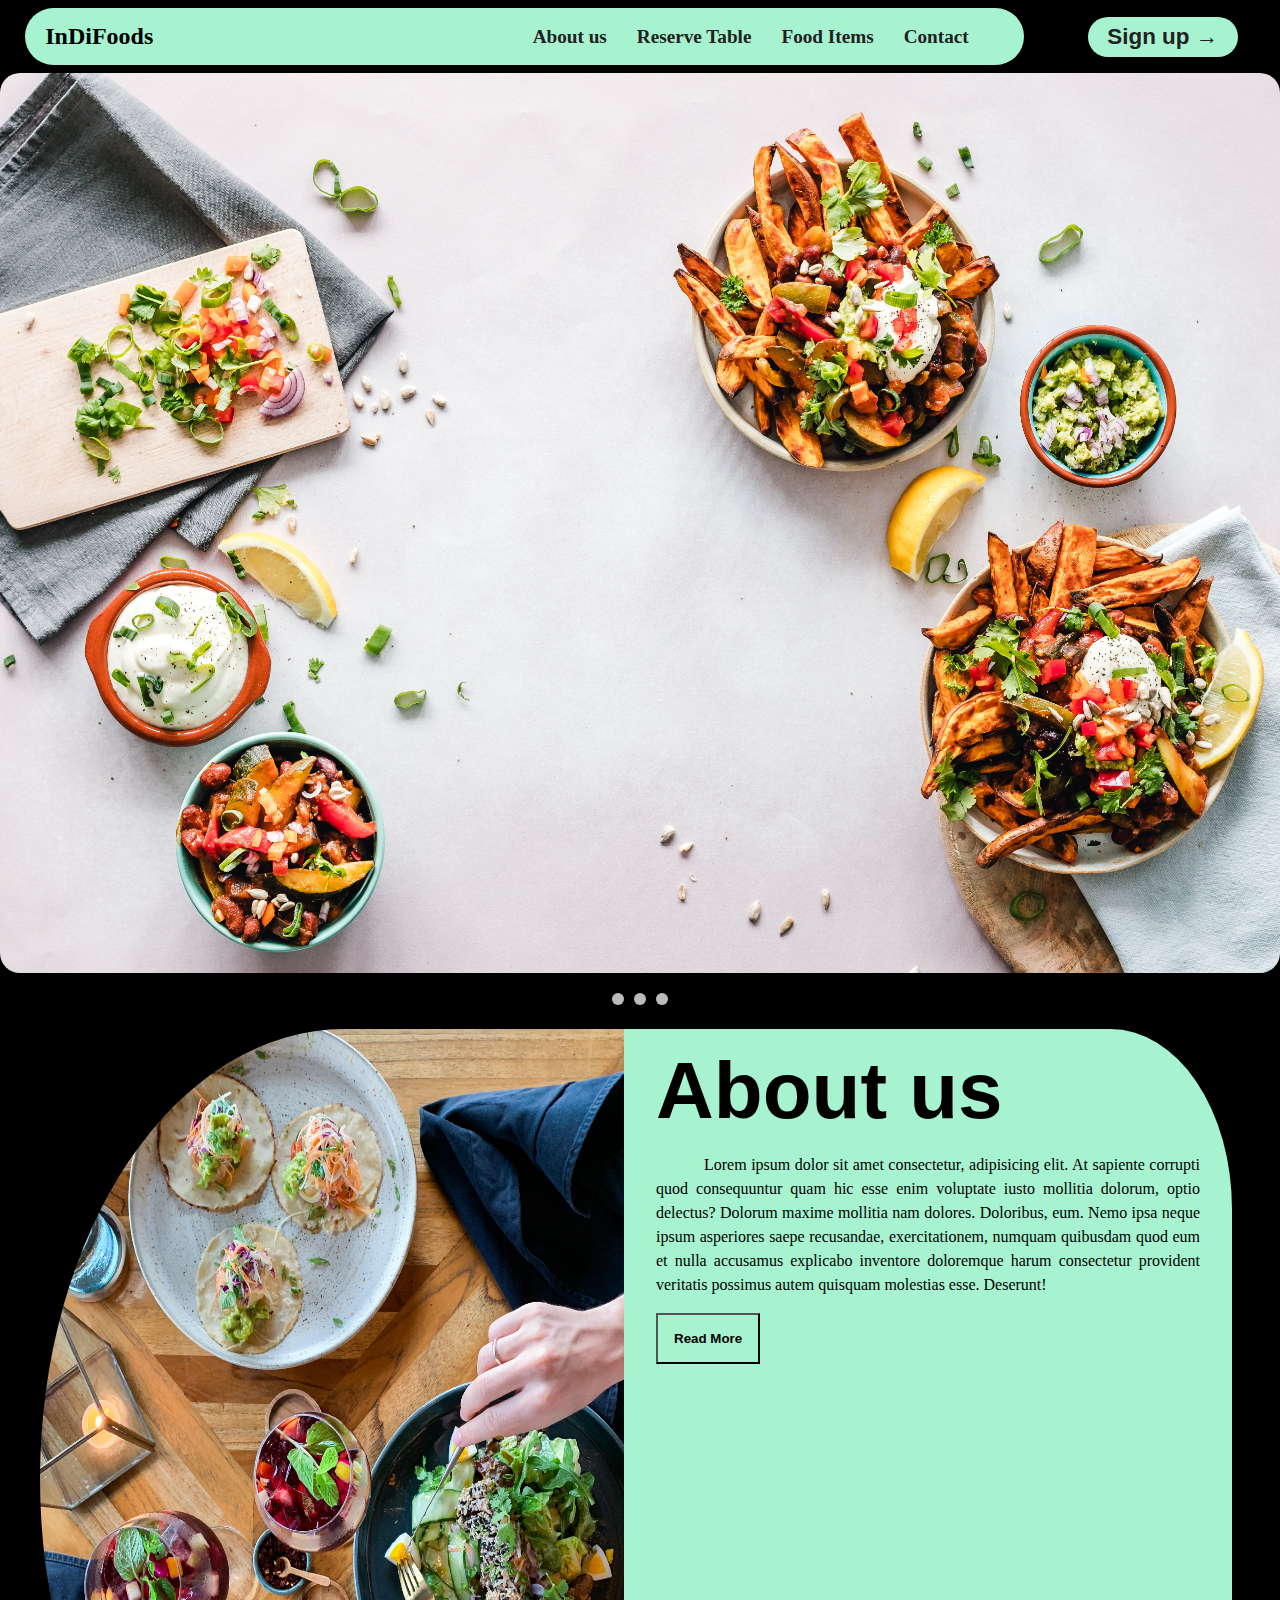
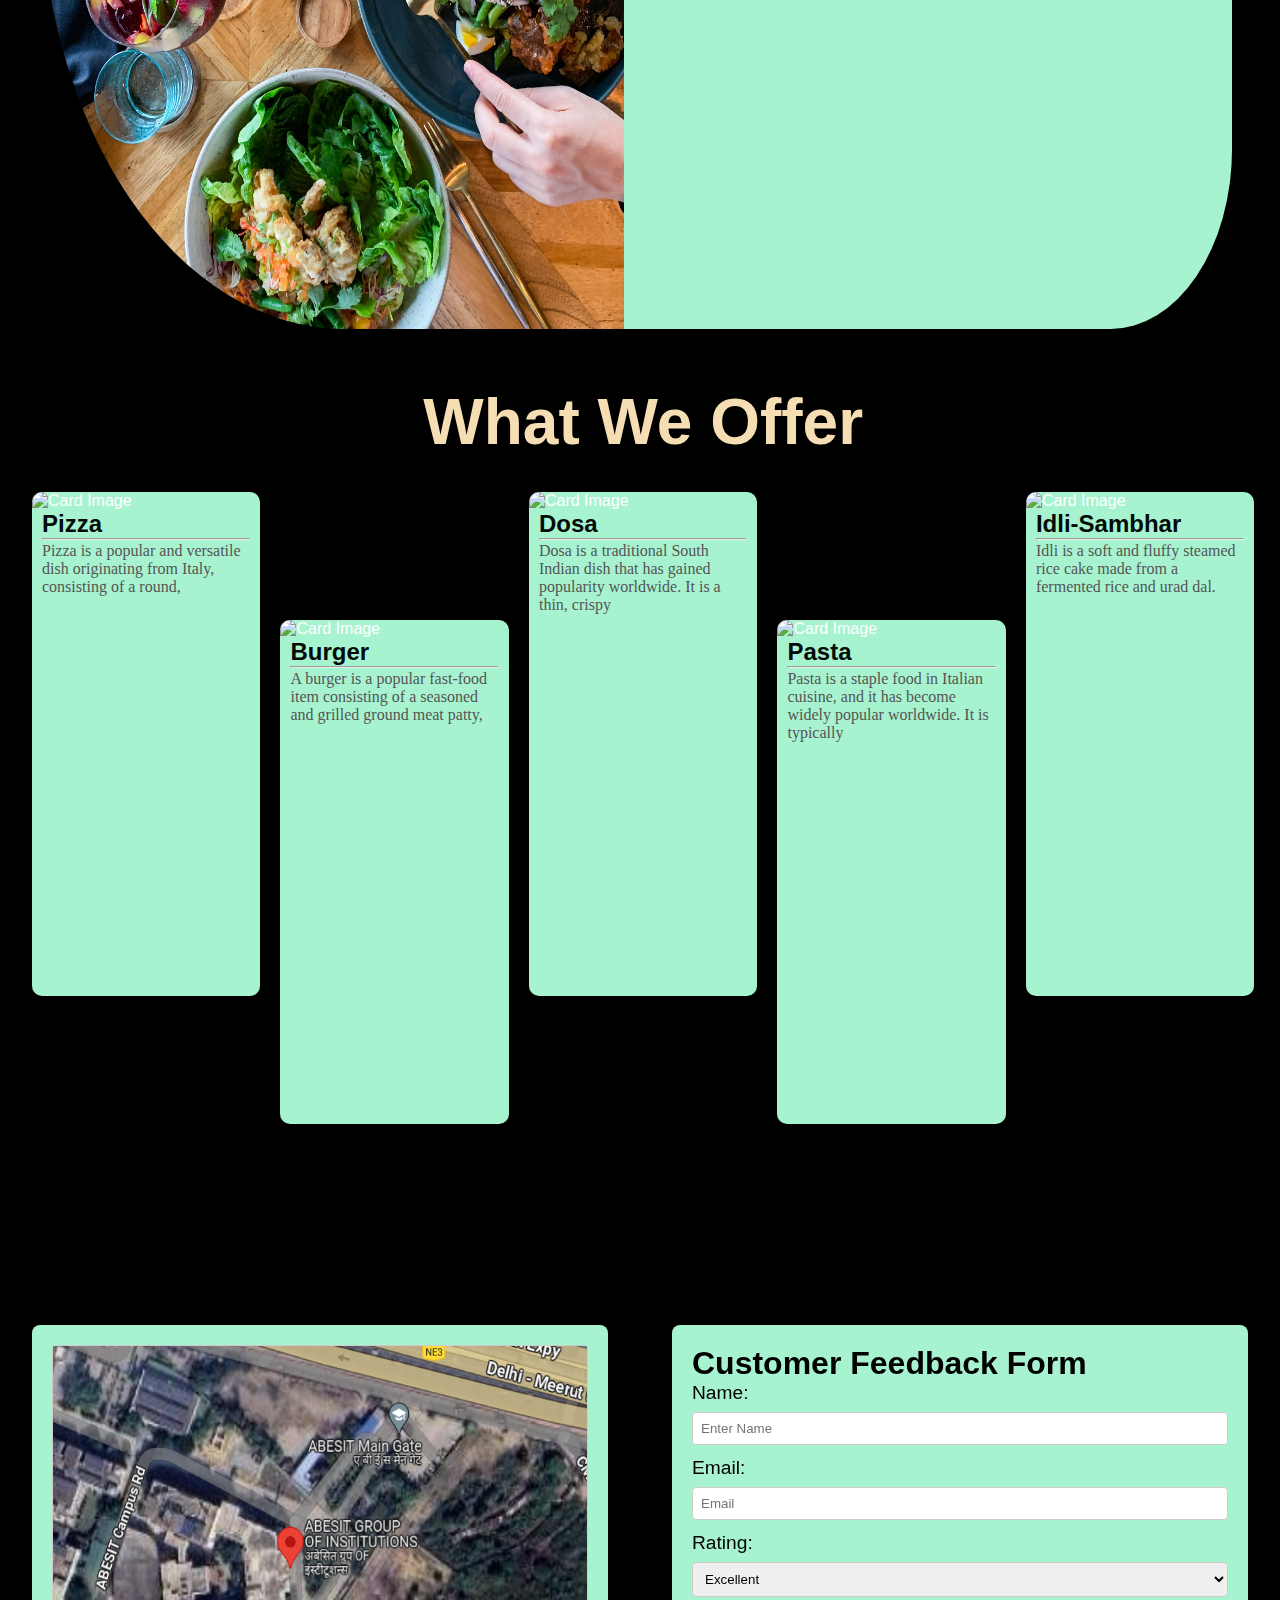
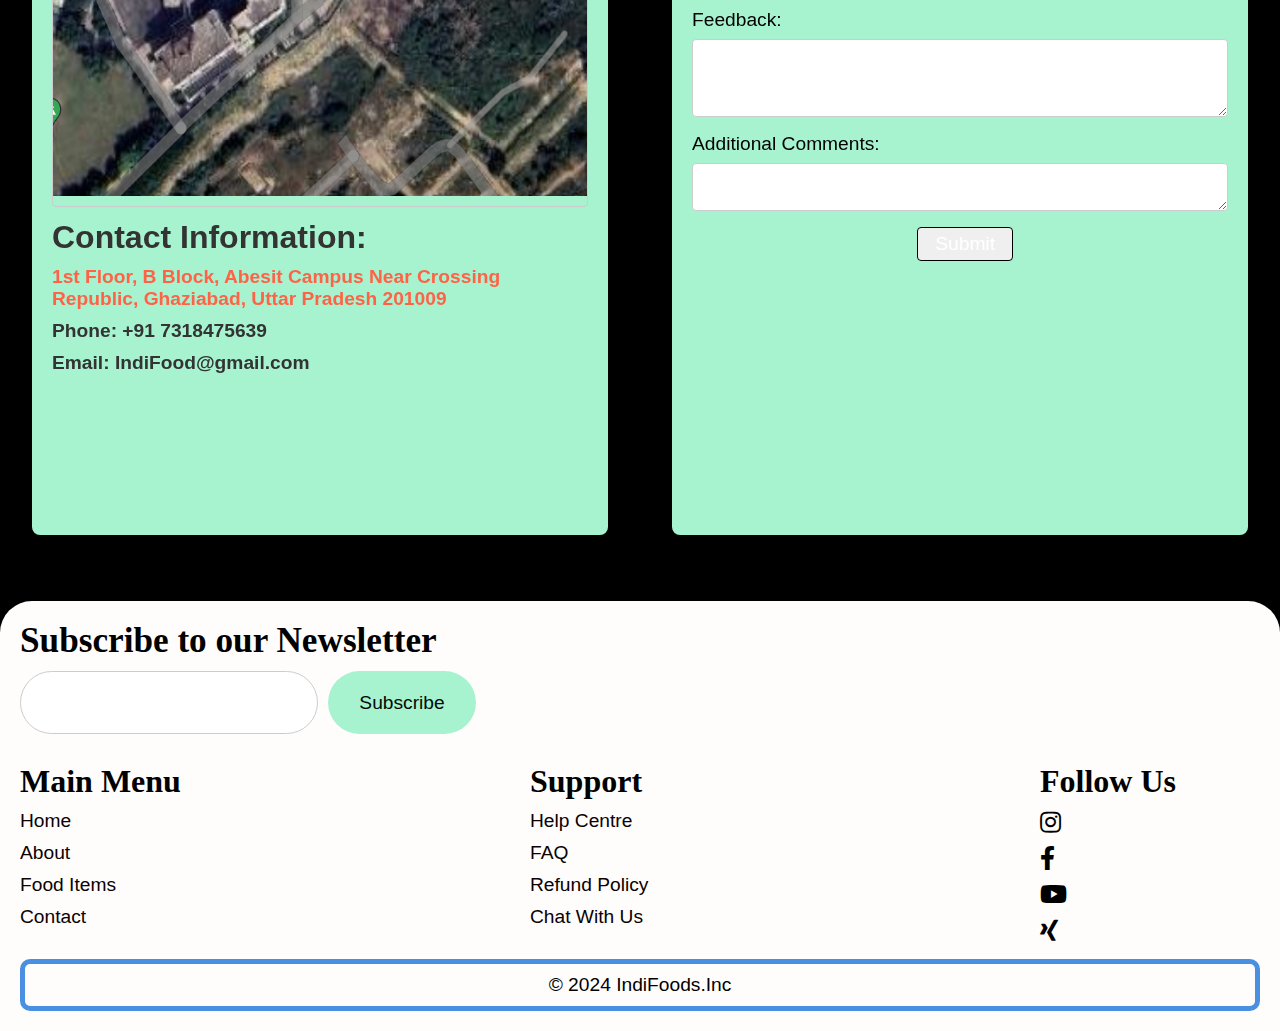
==== IndiFood/index.html @ e544527c "Added Everything Till Now" ====
<!DOCTYPE html>
<html lang="en">
<head>
    <meta charset="UTF-8">
    <meta name="viewport" content="width=device-width, initial-scale=1.0">
    <title>InDiFood</title>
    <link rel="stylesheet" href="https://cdnjs.cloudflare.com/ajax/libs/font-awesome/5.15.4/css/all.min.css"> 
    <link rel="stylesheet" href="style2.css" class="href">
</head>
<body>

    <div class="nab">
        <div class="navbar">
            <a href="index.html" class="navbar-brand">InDiFoods</a>
            <ul class="navbar-menu">
                <li><a href="aboutus.html">About us</a></li>
                <li><a href="reservation.html">Reserve Table</a></li>
                <li><a href="">Food Items</a></li>
                <!-- <div class="dropdown">
                    <a class="dropbtn" href="">Food Items</a>
                    <div class="dropdown-content">
                        <a href="#service1">Takeaway</a>
                        <a href="#service2">Dining</a>
                        <a href="#service3">Home Delivery</a>
                    </div>
                </div> -->
                <li><a href="contact.html">Contact</a></li>
                <!-- <li><a href="#">Account</a></li>                 -->
            </ul>
        </div>
        <div class="NavBtn">
            <a href="signpage.html"><button class="SignBtn">Sign up &#8594;</button></a>
        </div>
    </div>
    

    <div class="caro">
        <div class="carousel-container">
            <div class="carousel-wrapper">
                <div class="carousel-item">
                    <img src="img/pexels-ella-olsson-1640773.jpg" alt="Image 1">
                    <!-- <div class="text-overlay t1">Welcome To<br> IndiFood</div> -->
                </div>
                <div class="carousel-item">
                    <img src="img/pexels-eneida-nieves-905847.jpg" alt="Image 2">
                    <!-- <div class="t2">Happiness is to have good food!</div> -->
                </div>
                <div class="carousel-item">
                    <img src="img/pexels-ella-olsson-1640774.jpg" alt="Image 3">
                    <!-- <div class="text-overlay">Text for Image 3</div> -->
                </div>
            </div>
        </div>
        
        <div class="carousel-nav">
            <div class="carousel-dot"></div>
            <div class="carousel-dot"></div>
            <div class="carousel-dot"></div>
        </div>
    </div>


    <div class="Mainsec">
        <div class="sec1">
            <img class="aboutpic" src="img/pexels-anna-tukhfatullina-food-photographerstylist-2664443.jpg" alt="about us" srcset="">
        </div>
        <div class="sec2">
            <h1 class="aboutus">About us</h1>
            <p class="aboutxt">Lorem ipsum dolor sit amet consectetur, adipisicing elit. At sapiente corrupti quod consequuntur quam hic esse enim voluptate iusto mollitia dolorum, optio delectus? Dolorum maxime mollitia nam dolores. Doloribus, eum.
            Nemo ipsa neque ipsum asperiores saepe recusandae, exercitationem, numquam quibusdam quod eum et nulla accusamus explicabo inventore doloremque harum consectetur provident veritatis possimus autem quisquam molestias esse. Deserunt!
            <button class="aboutbtn">Read More</button>
        </div>
    </div>


    <div class="itemdiv">
        <h1 class="h12">What We Offer</h1>
        <div class="item1">
            <div class="card1">
                <div class="card">
                    <img src="https://assets.epicurious.com/photos/6176f5ddaad3df0658faf548/16:9/w_1920,c_limit/MargaritaPizza_HERO_102121_22931.jpg" alt="Card Image">
                    <div class="card-content">
                      <h2>Pizza</h2><hr class="hr">
                      <p>Pizza is a popular and versatile dish originating from Italy, consisting of a round, 
                    </div>
                </div>
                <div class="cardo">
                    <img src="https://assets.epicurious.com/photos/64ad1a21a5f3990f78df3133/6:4/w_960,h_640,c_limit/20230419-0823-FOB-22749_RET.jpg" alt="Card Image">
                    <div class="card-content">
                      <h2>Burger</h2>
                      <hr class="hr">
                      <p>A burger is a popular fast-food item consisting of a seasoned and grilled ground meat patty, 
                    </div>
                </div>
                <div class="card">
                    <img src="https://assets.epicurious.com/photos/5ed15d63b04a09f415db838b/16:9/w_1920,c_limit/EPI-Dosa-HERO.jpg" alt="Card Image">
                    <div class="card-content">
                      <h2>Dosa</h2>
                      <hr class="hr">
                      <p>Dosa is a traditional South Indian dish that has gained popularity worldwide. It is a thin, crispy 
                    </div>
                </div>
                <div class="cardo">
                    <img src="https://assets.epicurious.com/photos/6360ec4890c5649b153ba90c/6:4/w_960,h_640,c_limit/IMG_7349.jpg" alt="Card Image">
                    <div class="card-content">
                      <h2>Pasta</h2>
                      <hr class="hr">
                      <p>Pasta is a staple food in Italian cuisine, and it has become widely popular worldwide. It is typically 
                    </div>
                </div>
                <div class="card">
                    <img src="https://images.pexels.com/photos/4331490/pexels-photo-4331490.jpeg?auto=compress&cs=tinysrgb&w=1260&h=750&dpr=2" alt="Card Image">
                    <div class="card-content">
                      <h2>Idli-Sambhar</h2>
                      <hr class="hr">
                      <p>Idli is a soft and fluffy steamed rice cake made from a fermented rice and urad dal. 
                    </div>
                </div>
            </div>
        </div>
    </div>

    <div class="mapfeed">
        <div class="mapdiv">
            <div class="mpcontainer">
                <div id="map">
                    <a href="https://www.google.com/maps/place/ABESIT+GROUP+OF+INSTITUTIONS/@28.6333889,77.4468558,392m/data=!3m1!1e3!4m6!3m5!1s0x390cee3d4e3485ed:0xe0fe1689b57c7d2e!8m2!3d28.6336112!4d77.4476854!16s%2Fm%2F0121ly37?entry=ttu">
                        <img src="img/map.png" alt="">
                    </a>
                </div>
                <div class="contact-info">
                    <label style="font-size: 2rem;">Contact Information:</label>
                    <label style="color: tomato;">1st Floor, B Block, Abesit Campus Near Crossing Republic, Ghaziabad, Uttar Pradesh 201009</label>                    
                    <label>Phone: +91 7318475639</label>
                    <!-- <a href="#">Website: IndiFood.com</a> -->
                    <a href="https://mail.google.com/" >Email: IndiFood@gmail.com</a>
                </div>
            </div>
        </div>
        <div class="feedback">
            <form>
                <h1>Customer Feedback Form</h1>
                <label for="name">Name:</label>
                <input type="text" placeholder="Enter Name" id="name" name="name" required>
                <label for="email">Email:</label>
                <input type="email" id="email" placeholder="Email" name="email" required>
                <label for="rating">Rating:</label>
                <select id="rating" name="rating" required>
                    <option value="5">Excellent</option>
                    <option value="4">Very Good</option>
                    <option value="3">Good</option>
                    <option value="2">Fair</option>
                    <option value="1">Poor</option>
                </select>        
                <label>Feedback:</label>
                <textarea id="feedback" name="feedback" rows="4" required></textarea>
                <label>Additional Comments:</label>
                <textarea id="comments" name="comments" rows="2"></textarea>
                <button type="submit">Submit</button>
            </form>
        </div>
    </div>

    <footer>
        <div class="footer-content">
             <div class="newsletter">
                 <h1>Subscribe to our Newsletter</h1>
                 <!-- <form>
                 <input type="email" class="emailfoot" placeholder="Your email address">
                 <button type="submit" class="buttonfoot">Subscribe</button>
                 </form> -->
                 <form1 action="" class="formfoot">
                     <input class="emailfoot" type="email">
                     <button class="buttonfoot">Subscribe</button>
                 </form1>
             </div>
             <div class="footer-links">
                 <div class="column">
                 <h3>Main Menu</h3>
                 <a href="#">Home</a>
                 <a href="aboutus.html">About</a>
                 <a href="#">Food Items</a>
                 <a href="">Contact</a>
                 </div>
                 <div class="column">
                 <h3>Support</h3>
                 <a href="#">Help Centre</a>
                 <a href="#">FAQ</a>
                 <a href="#">Refund Policy</a>
                 <a href="#">Chat With Us</a>
                 </div>
                 <div class="column">
                 <h3>Follow Us</h3>
                 <a href="#"><i class="fab fa-instagram" style="font-size: 1.5rem; color: black;"></i></a>
                 <a href="#"><i class="fab fa-facebook-f" style="font-size: 1.5rem; color: black;"></i></a>
                 <a href="#"><i class="fab fa-youtube" style="font-size: 1.5rem; color: black;"></i></a>
                 <a href="#"><i class="fab fa-xing" style="font-size: 1.5rem; color: black;"></i></a>
                 </div>
             </div>
         </div>
         <div class="copyright">
         <p style="color: black; font-size: larger;">&copy; 2024 IndiFoods.Inc     </p>
         </div>
     </footer>

  <script src="script2.js"></script>
      
      
</body>
</html>
---- IndiFood/style2.css ----
* {
    box-sizing: border-box;
    margin: 0;
    padding: 0;
}
body {
    margin: 0;
    font-family: 'Arial', sans-serif;
    background-color: black;
    display: grid;
    gap: 0.5rem;
    /* background-color: #f4f4f4; */
}
   /* .........Navbar Start.............. */

   .nab{
    display: flex;
    padding-right: 2rem;
    align-items: center;
    gap: 4rem;
    justify-items: center;
}

.NabBtn{
    align-items: center;
    justify-items: center;
}
.SignBtn:hover{
    transition: all .4s ease-in-out;
    transform: scale(1.25);
    background-color: #a7f3d0;
    color: black;
}
.SignBtn{
    width: 150px;
    height: 40px;
    /* color: #a7f3d0; */
    cursor: pointer;
    background-color: #a7f3d0;
    text-decoration: none;
    font-size: 1.4rem;
    color: #212121;
    font-weight: 600;
    margin-top: .5rem;
    transition: color 0.3s ease;
    border: 0;
    outline: 0;
    border-radius: 20px;
}

.navbar {
    background-color:  #a7f3d0;
    padding: 15px 20px;
    margin: 0 0 0 1.58rem;
    display: flex;
    justify-content: space-between;
    align-items: center;
    box-shadow: 0 2px 5px rgba(0, 0, 0, 0.1);
    position: relative;
    width: 80%;
    border-radius: 4rem;
    z-index: 1000;
    margin-top: .5rem;
    /* backdrop-filter: blur(25px); */
}

.navbar-brand {
    font-size: 1.5rem;
    font-weight: bolder;
    color: black;
    text-decoration: none;
    font-family: Cambria, Cochin, Georgia, Times, 'Times New Roman', serif;
}
.navbar-brand:hover{
    transition: all .4s ease-in-out;
    transform: scale(1.25);
    /* outline: 3rem; */
    /* background-color: aqua;
    border-radius: 2rem;
    width: 8rem;
    height: 100%; */
}

.navbar-menu {
    list-style: none;
    display: flex;
    margin: 0;
    padding: 0;
    margin-right: 20px;
}

.navbar-menu li {
    margin: 0 15px;
    font-family: Cambria, Cochin, Georgia, Times, 'Times New Roman', serif;
    
}

.navbar-menu a {
    text-decoration: none;
    font-size: 1.2rem;
    color: #212121;
    font-weight: bold;
    transition: color 0.3s ease;
}

/* ...........Dropdown Start.............   */

/* Style the dropdown content (hidden by default) */
/* .dropdown {
    float: left;
    overflow: hidden;
} */

.dropdown .dropbtn {
    text-decoration: none;
    font-size: 1.2rem;
    border: none;
    font-weight: bold;
    outline: none;
    color: black;
    padding: 0;
    background-color: inherit;
    font-family: Cambria, Cochin, Georgia, Times, 'Times New Roman', serif;
    margin: 0 15px;
}
.dropbtn:hover{
    transition: all .4s ease-in-out;
    transform: scale(1.25);


}
.navbar a, .dropdown-content a {
    float: none;
    display: block;
    text-align: left;
}

.dropdown-content {
    display: none;
    position: absolute;
    background-color: #a7f3d0;
    min-width: 2rem;
    border-radius: 0 0 20% 20%;
}

.dropdown-content a {
    color: black;
    padding: 12px 16px;
    text-decoration: none;
    display: block;
    text-align: left;
}

.dropdown-content a:hover {
    background-color: white;
    color: #a7f3d0;
    border-radius: 20% 20% 20% 20%;
}

/* Show the dropdown menu on hover */
.dropdown:hover .dropdown-content {
    display: block;
}

 /* ...........Dropdown End.............   */

.navbar-menu li:hover{
    transition: all .4s ease-in-out;
    transform: scale(1.25);

}

@media (max-width: 768px) {
    .navbar {
        flex-direction: column;
        /* align-items: flex-start; */
    }

    .navbar-menu {
        margin-top: 15px;
        gap: 10px;
    }

    .navbar-menu li {
        margin: 10px 0;
        
    }
}

/* .nab{
    display: flex;
    padding-right: 2rem;
    align-items: center;
    gap: 4rem;
    position:sticky;
    position: -webkit-sticky;
    justify-items: center;
}

.NabBtn{
    align-items: center;
    justify-items: center;
}

/* .SignBtn:hover{
    transition: all .4s ease-in-out;
    transform: scale(1.25);
    background-color: #a7f3d0;
    color: black;
} */

@keyframes zoomIn {
  0% {
    transform: scale(1);
  }
  100% {
    transform: scale(1.2);
  }
}

@keyframes zoomOut {
  0% {
    transform: scale(1.2);
  }
  100% {
    transform: scale(1);
  }
}

.SignBtn{
    width: 150px;
    height: 40px;
    color: #a7f3d0;
    padding: 0;
    cursor: pointer;
    background-color: a7f3d0;
    text-decoration: none;
    font-size: 1.4rem;
    color: #212121;
    font-weight: 600;
    margin-top: .5rem;
    transition: color 0.3s ease;
    border: 0;
    outline: 0;
    animation: zoomIn 2s infinite;
    animation: zoomOut 2s infinite;
    border-radius: 20px;
}

.navbar {
    background-color:  #a7f3d0;
    padding: 15px 20px;
    margin: 0 0 0 1.58rem;
    display: flex;
    justify-content: space-between;
    align-items: center;
    box-shadow: 0 2px 5px rgba(0, 0, 0, 0.1);
    position: relative;
    width: 80%;
    border-radius: 4rem;
    z-index: 1000;
    margin-top: .5rem;
    /* backdrop-filter: blur(25px); */
}

.navbar-brand {
    font-size: 1.5rem;
    font-weight: bolder;
    color: black;
    text-decoration: none;
    animation: bounce 5s infinite;
    font-family: Cambria, Cochin, Georgia, Times, 'Times New Roman', serif;
}
.navbar-brand:hover{
    transition: all .4s ease-in-out;
    transform: scale(1.25);
    /* outline: 3rem; */
    /* background-color: aqua;
    border-radius: 2rem;
    width: 8rem;
    height: 100%; */
}

.navbar-menu {
    list-style: none;
    display: flex;
    margin: 0;
    padding: 0;
    margin-right: 20px;
}

.navbar-menu li {
    margin: 0 15px;
    font-family: Cambria, Cochin, Georgia, Times, 'Times New Roman', serif;
    
}

.navbar-menu a {
    text-decoration: none;
    font-size: 1.2rem;
    color: #212121;
    font-weight: bold;
    /* transition: color 0.3s ease; */
}

/* ...........Dropdown Start.............   */

/* Style the dropdown content (hidden by default) */
/* .dropdown {
    float: left;
    overflow: hidden;
} */

.dropdown .dropbtn {
    text-decoration: none;
    font-size: 1.2rem;
    border: none;
    font-weight: bold;
    outline: none;
    color: black;
    padding: 0;
    background-color: inherit;
    font-family: Cambria, Cochin, Georgia, Times, 'Times New Roman', serif;
    margin: 0 15px;
}
.dropbtn:hover{
    transition: all .4s ease-in-out;
    transform: scale(1.25);


}
.navbar a, .dropdown-content a {
    float: none;
    display: block;
    text-align: left;
}

.dropdown-content {
    display: none;
    position: absolute;
    background-color: #a7f3d0;
    min-width: 2rem;
    border-radius: 0 0 20% 20%;
}

.dropdown-content a {
    color: black;
    padding: 12px 16px;
    text-decoration: none;
    display: block;
    text-align: left;
}

.dropdown-content a:hover {
    background-color: white;
    color: #a7f3d0;
    border-radius: 20% 20% 20% 20%;
}

/* Show the dropdown menu on hover */
.dropdown:hover .dropdown-content {
    display: block;
}

 /* ...........Dropdown End.............   */

.navbar-menu li:hover{
    transition: all .4s ease-in-out;
    transform: scale(1.25);

}

@media (max-width: 768px) {
    .navbar {
        flex-direction: column;
        /* align-items: flex-start; */
    }

    .navbar-menu {
        margin-top: 15px;
        gap: 10px;
    }

    .navbar-menu li {
        margin: 10px 0;
        
    }
} */

    /* .........Navbar End.............. */

    /* .........Carousel Start.............. */

.carousel-container {
    /* padding-top: 6rem; */
    width: 95%;
    height: 90vh;
    margin: auto;
    overflow: hidden;
    scroll-behavior: 0;
    border-radius: 20px;
    /* animation: drop 4s forwards; */
}
@keyframes drop {
    0% {
      transform: translateY(-100%);
      opacity: 0;
    }
    100% {
      transform: translateY(0);
      opacity: 1;
    }
  }

.carousel-wrapper {
    display: flex;
    /* transition: transform 0.5s ease-in-out; */
    width: 100%;
    height: 100%;
    background: rgba(0, 0, 0, 0.5); 
}
@media (max-width:900px) {
    .carousel-container{
        height: 50vh;
    }
    .carousel-nav{
        margin-top: 0;
    }
}
.t2{
    position: absolute;
    top: 40%;
    left: 150%;
    color: #a7f3d0;
    font-family: 'Brush Script MT', cursive  ; 
    font-size: 5rem;
    font-weight: bold;
  }
.text-overlay {
    position: absolute;
    top: 20%;
    left: 30%;
    /* transform: translate(-50%, -50%); */
    color: #020b07;
    text-align: center;
    font-family: 'Brush Script MT', cursive  ; 
    font-size: 5rem;
    font-weight: bold;
  }

.carousel-item {
    min-width: 100%;
    box-sizing: border-box;
    display: flex;
    /* transition: transform 0.5s ease-in-out; */
}

.carousel-item img {
    width: 100%;
    border-radius: 20px;
    /* filter: blur(3px); */
    height: 100vh;
    /* display: block; */
}

.carousel-nav {
    display: flex;
    justify-content: center;
    margin-top: 20px;
}

.carousel-dot {
    width: 12px;
    height: 12px;
    background-color: #bbb;
    border-radius: 50%;
    margin: 0 5px;
    cursor: pointer;
}

.carousel-dot.active {
    background-color: #333;
}

    /* .........Carousel End.............. */

    /* .........About Start.............. */

.Mainsec{
    width: 95%;
    height: 100vh;
    margin: 1rem;
    /* background-color: #a7f3d0; */
    display: flex;
    animation: slideInFromright 4s forwards;
}

.sec1{
    /* background-color: #a7f3d0; */
    /* background-image: url("D:\\Code Workspaces\\HTML workspace\\html_training\\Dice\\pexels-anna-tukhfatullina-food-photographerstylist-2664443.jpg"); */
    width: 50%;
    height: 100%; 
    border-radius: 2rem 0 0 2rem;
}
.aboutpic:hover{
    transition: all .4s ease-in-out;
    margin: 0 3rem 2rem 1.5rem;
    border-radius: 50% 0 0 50%;

}
.aboutpic{
    width :100%;
    height: 100vh;
    margin: 0 3rem 2rem 1.5rem;
    border-radius: 50% 0 0 50%;
}
@media (max-width:900px){
    .sec1,.sec2,.Mainsec{
        height: 60vh;
    }
    .aboutpic{
        height: 60vh;
    }
    .aboutus{
        font-size: 3rem;
    }
    .aboutxt{
        text-overflow: ellipsis;
        overflow: scroll;
        overflow-y: scroll;
    }
}
@media (max-width:700px){
    .sec1,.sec2,.Mainsec{
        height: 40vh;
    }
    .aboutpic{
        height: 40vh;
    }
    .aboutus{
        font-size: 20px;
    }
    .aboutxt{
        text-overflow: ellipsis;
        overflow: scroll;
        overflow-y: scroll;
    }
}
.sec2{
    background-color: #a7f3d0;
    width: 50%;
    height: 100%;
    align-items: center;
    justify-content: center;                                                    
    border-radius: 0 20% 20% 0;
    /* border: .5rem transparent aquamarine; */
}
.aboutxt{
    margin: 1rem 2rem 1rem 2rem;
    text-indent: 3rem;
    font-family: cursive;
    line-height: 1.5rem;
    text-align: justify;
}
.aboutus{
    margin: 1rem 0 1rem 2rem;
    font-size: 5rem;
    font-family: Verdana, Geneva, Tahoma, sans-serif;
}
.aboutbtn{
    display: flex;
    align-items: center;
    justify-content: center;
    padding: 1rem;
    color: black;
    margin-top: 1rem;
    font-weight: bold;
    border-radius: 4    rem;
    cursor: pointer;
    background-color: inherit;
    transition: all .5s ease-out;
    animation: slideRight 10s infinite;
}

@keyframes slideRight {
    from {
      transform: translateX(100%);
    }
    to {
      transform: translateX(0);
    }
  }

  @keyframes slideDown {
    from {
      transform: translateY(-100%);
    }
    to {
      transform: translateY(0);
    }
  }

  @keyframes slideLeft {
    from {
      transform: translateX(-100%);
    }
    to {
      transform: translateX(0);
    }
  }

  @keyframes slideUp {
    from {
      transform: translateY(100%);
    }
    to {
      transform: translateY(0);
    }
  }


    /* .........About Start.............. */

    /* .........itemdiv.................. */
.itemdiv{
    width: 98%;
    height: 100vh;
    margin: 1rem;
    background-color: transparent;
    display: flex;
    flex-direction: column;
    /* justify-content: center; */
    align-items: center;
    padding: 1rem;
    color: white;
    border-radius: 10px; 
}
.h12,.h13{
    font-size: 4rem;
    color: wheat;
}
.h13{
    margin-top: 4rem;
}
.item1,.item2{
    display: flex;
    margin: 1px;
    width: 100%;
    height: 75vh;
    background-color: transparent;
}
.card1{
    margin-top: 2rem;
    display: flex;
    flex-direction: row;
    gap: 20px;
    /* flex-wrap: wrap; */
    background-color: transparent;
    width: fit-content;
    height: 80vh;
    /* animation: bounce 2s infinite; */
}
@keyframes bounce {
    0%, 20%, 50%, 80%, 100% {
      transform: translateY(0);
    }
    40% {
      transform: translateY(-20px);
    }
    60% {
      transform: translateY(-10px);
    }
  }
.card,.cardo {
    width: 30%;
    height: 70%;
    position: relative;
    background-color: #a7f3d0;
    border-radius: 10px;
    box-shadow: 0 4px 8px rgba(0, 0, 0, 0.1);
    overflow: hidden;
    transition: transform 0.3s;
  }
  .card{
    animation: bounce 3s infinite;
    /* animation: reverse; */
  }
  .cardo{
    top:8rem;
    animation: bounce 2s infinite;
  }

  .card:hover,.cardo:hover {
    transform: scale(1.05);
  }

  .card img,.cardo img {
    width: 100%;
    height: 60%;
    object-fit: cover;
    border-top-left-radius: 10px;
    border-top-right-radius: 10px;
  }

  .card-content {
    padding: 0 10px .5rem 10px;
  }

  .hr{
    color: red;
    background-color: aqua;
    margin: 0 0 2px 0;
  }
  .card-content h2 {
    margin-top: 0;
    color: #020b07;
    font-family: 'Segoe UI', Tahoma, Geneva, Verdana, sans-serif;
  }

  .card-content p {
    color: #555;
    height: 5rem;
    font-family: cursive;
  }
  @media (max-width: 600px) {
    .card,.cardo {
      max-width: 100%;
    }
}  
    /* .........itemdiv.................. */

    /* ...............map Start................ */

    .mapfeed{
        width: 100%;
        background-color: transparent;
        height: 100vh;
        display: flex;
        /* backdrop-filter: blur(4rem); */
        /* margin-top: 40rem; */
    }
    .mapdiv,.feedback{
        display: flex;
        flex-wrap: nowrap;
        flex-direction: row;
        background-color: transparent;
        margin: 2rem;
        border-radius: 8px;
        width: 50%;
        backdrop-filter: blur(4rem);
        height: 90vh;
        justify-content: center;
        align-items: center;
        /* gap: 2rem; */
    }
    .feedback{
        animation: slideInFromright 8s forwards;
    }
    @keyframes slideInFromright {
        from {
          transform: translateX(100%);
        }
        to {
          transform: translateX(0);
        }
      }
    .mapdiv{
        animation-delay: 4ms;
        animation: slideInFromLeft 10s forwards;
    }
    @keyframes slideInFromLeft {
        from {
          transform: translateX(-100%);
        }
        to {
          transform: translateX(0);
        }
      }

    .mpcontainer {
        background-color: #a7f3d0;
        padding: 20px;
        border-radius: 8px;
        box-shadow: 0 0 10px rgba(0, 0, 0, 0.1);
        width: 100%;
        height: 100%;
        text-align: center;
    }

    #map {
        width: 100%;
        height: 60%;
        margin-bottom: 12px;
        background: url('https://via.placeholder.com/400x200.png?text=Map+Image');
        background-size: cover;
        position: relative;
        border: 1px solid #ccc;
        border-radius: 4px;
    }

    #map a img{
        /* margin: 5rem; */
        width: 100%;
        height: 50vh;
    }
    /* #addressLabel {
        position: absolute;
        top: 50%;
        left: 50%;
        transform: translate(-50%, -50%);
        font-weight: bold;
        color: #333;
    } */

    .contact-info {
        text-align: left;
    }

    .contact-info label {
        display: block;
        margin-top: 10px;
        font-size: larger;
        text-decoration: none;
        font-weight: bold;
        color: #333;
    }
    .contact-info a{
        display: block;
        margin-top: 10px;
        font-size: larger;
        text-decoration: none;
        font-weight: bold;
        color: #333;
    }

    form {
        background-color: #a7f3d0;
        padding: 20px;
        border-radius: 8px;
        height: 100%;
        box-shadow: 0 0 10px rgba(0, 0, 0, 0.1);
        width: 100%;
    }
    form h1{
        font-family: 'Lucida Sans', 'Lucida Sans Regular', 'Lucida Grande', 'Lucida Sans Unicode', Geneva, Verdana, sans-serif;
    }
    label {
        font-family: 'Lucida Sans', 'Lucida Sans Regular', 'Lucida Grande', 'Lucida Sans Unicode', Geneva, Verdana, sans-serif;
        display: block;
        font-size: larger;
        margin-bottom: 8px;
    }

    input, select, textarea {
        width: 100%;
        padding: 8px;
        margin-bottom: 12px;
        box-sizing: border-box;
        border: 1px solid #ccc;
        border-radius: 4px;
    }

    input[type="radio"], input[type="checkbox"] {
        margin-right: 6px;
    }

    textarea {
        resize: vertical;
    }

    form button {
        /* background-color: #4caf50; */
        color: #fff;
        padding: 5px;
        margin-left: 42%;
        width: 6rem;
        border: 1px solid black;
        border-radius: 4px;
        cursor: pointer;
        font-size: larger;
    }

    form button:hover {
        background-color: #45a049;
    }

    /* ...............map End................ */

    /* Basic styling for the footer */
footer {
    background-color: #fefdfc; /* Background color */
    color: rgb(2, 0, 0); /* Text color */
    border-radius: 2rem 2rem 0 0;
    padding: 20px; /* Spacing inside the footer */
  }
  
  .footer-content {
    display: flex; /* Use flexbox for layout */
    flex-direction: column; /* Stack elements vertically */
    align-items: flex-start; /* Align items to the left */
  }
  
  .newsletter {
    height: 14vh;
    width: 50%;
    /* margin-bottom: 50px; Spacing below newsletter */
  }
  
  .newsletter h1 {
    color: black;
    font-family: Cambria, Cochin, Georgia, Times, 'Times New Roman', serif;
    font-size: 2.2rem; /* Adjust heading font size */
    margin-bottom: 10px; /* Spacing below heading */
  }
  
  .formfoot {
    width: 80%;
    height: 50%;
    display:flex; 
    /* Use flexbox for form elements */
    /* border-color: black; */
    
  }
  
  .emailfoot{
    width: 60%;
    height: 100%;
    border-radius: 4rem;
    font-size: 1rem;
    text-indent: 10px;
    /* padding: 3rem; */
    /* background-color: red; */
    /* width: 8rem;
    padding: 10px; /* Adjust input padding */
    /* margin:; Spacing between input and button */ 
  }
  
  .buttonfoot{
    width: 30%;
    margin-left: 10px;
    border-radius: 3rem;
    background-color: #a7f3d0;
    font-size: 1.2rem;
    border: 0;
    color: #020b07;
    /* padding: 8px 15px; Adjust button padding */
    /* background-color: #fff; Button background color */
    /* color: #333; Button text color */
    /* border: none; Remove button border */
  }
  .buttonfoot:hover{
      cursor: pointer;
  }
  
  .footer-links {
    margin-top: 1rem;
    display: flex; /* Use flexbox for layout */
    justify-content: space-between; /* Space columns evenly */
    width: 100%; /* Take full width */
  }
  
  .column {
    color: black;
    margin-right: 20px;
    max-width: 200px;
    flex: 1; /* Limiting the width of each column */
  }
  
  .footer-links h3 {
    color: black  ;
    font-family: Cambria, Cochin, Georgia, Times, 'Times New Roman', serif;
    font-size: 2rem; /* Adjust heading font size */
    margin-bottom: 10px; /* Spacing below heading */
  }
  
  .footer-links a {
    margin-top: 10px;
    font-size: larger;
    color: rgb(11, 1, 1); /* Link color */
    margin-bottom: 5px; /* Spacing between links */
    display: block; /* Make links block-level */
    text-decoration: none; /* Remove underline */
  }
  
  .footer-links a:hover {
    text-decoration: underline; /* Underline on hover */
  }
  
  /* Style for social media icons */
  .column a i {
    margin-right: 5px; /* Spacing between icon and text */
  }
  
  /* Style for copyright */
  .copyright {
    margin-top: 10px; /* Push to the bottom */
    border: 5px solid #4a90e2; /* Border */
    border-radius: 10px; /* Border radius */
    padding: 10px; /* Padding inside the box */
    text-align: center; /* Center align text */
  }
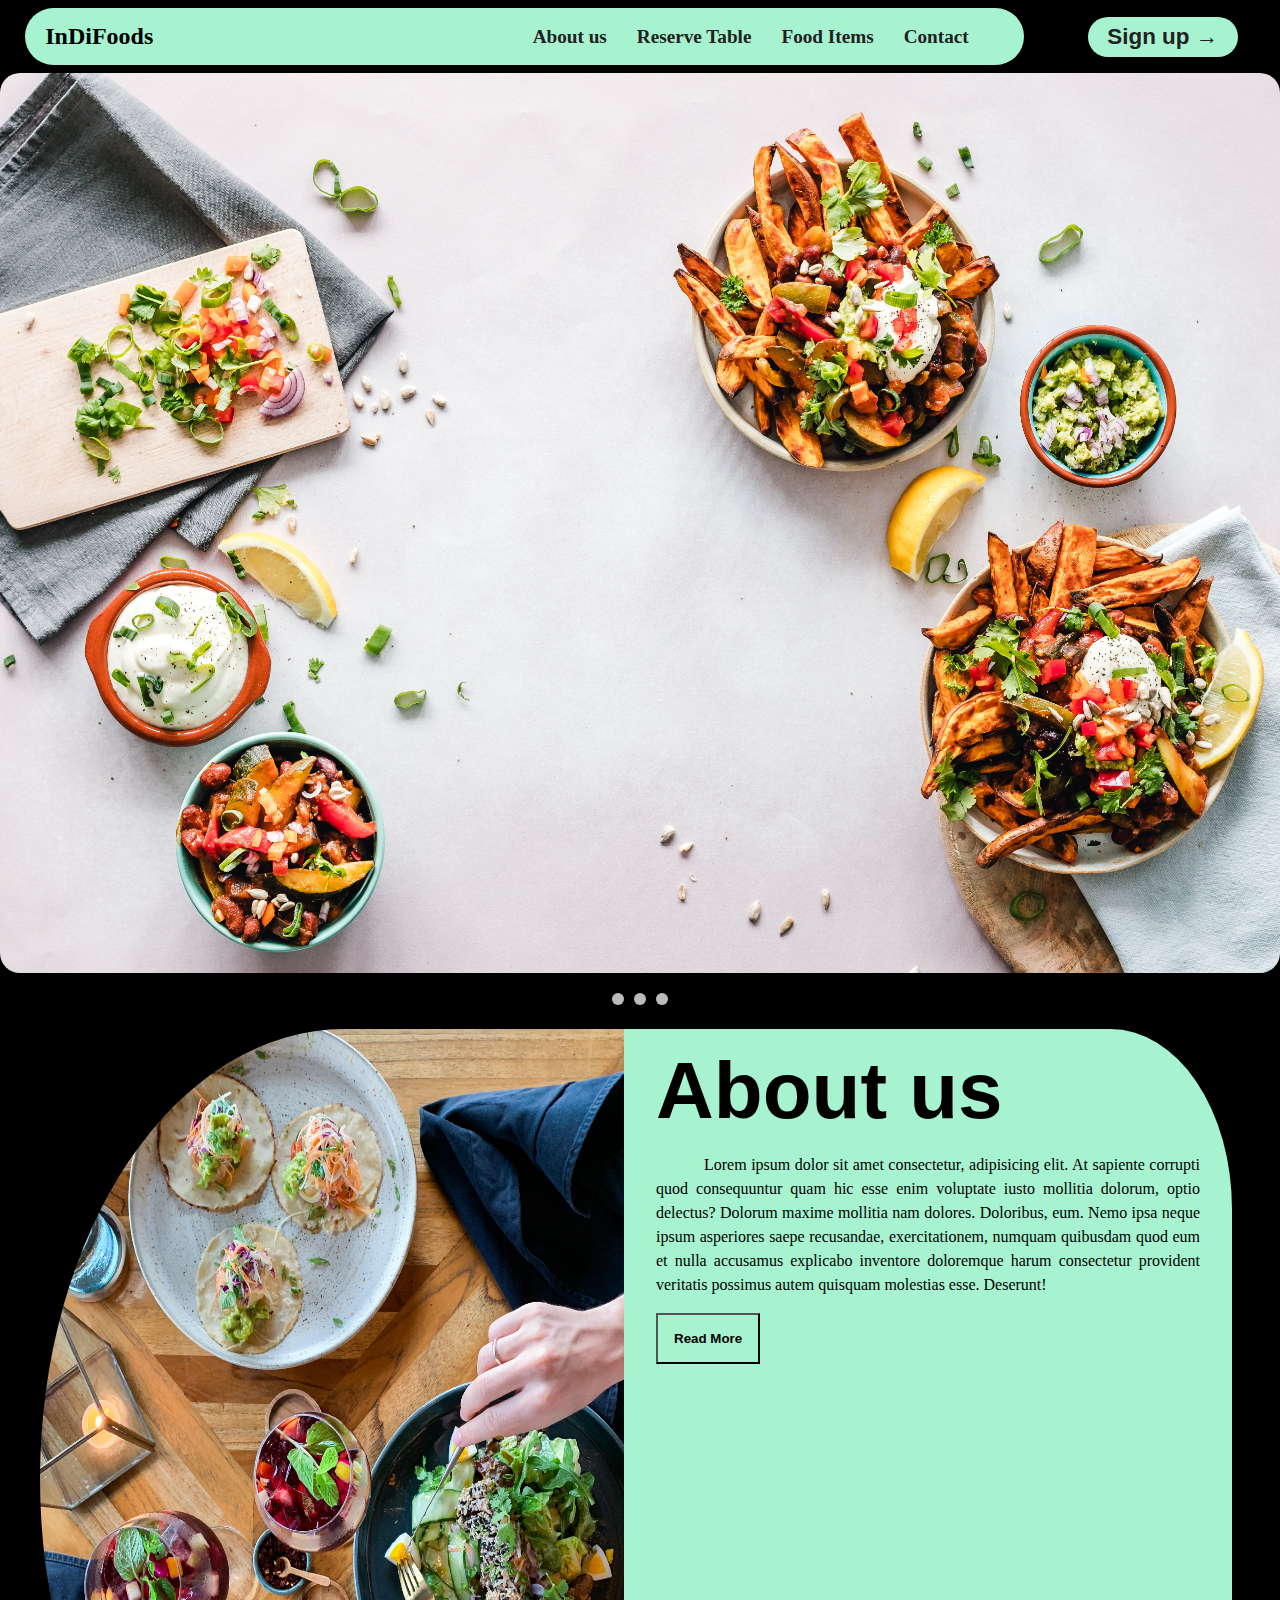
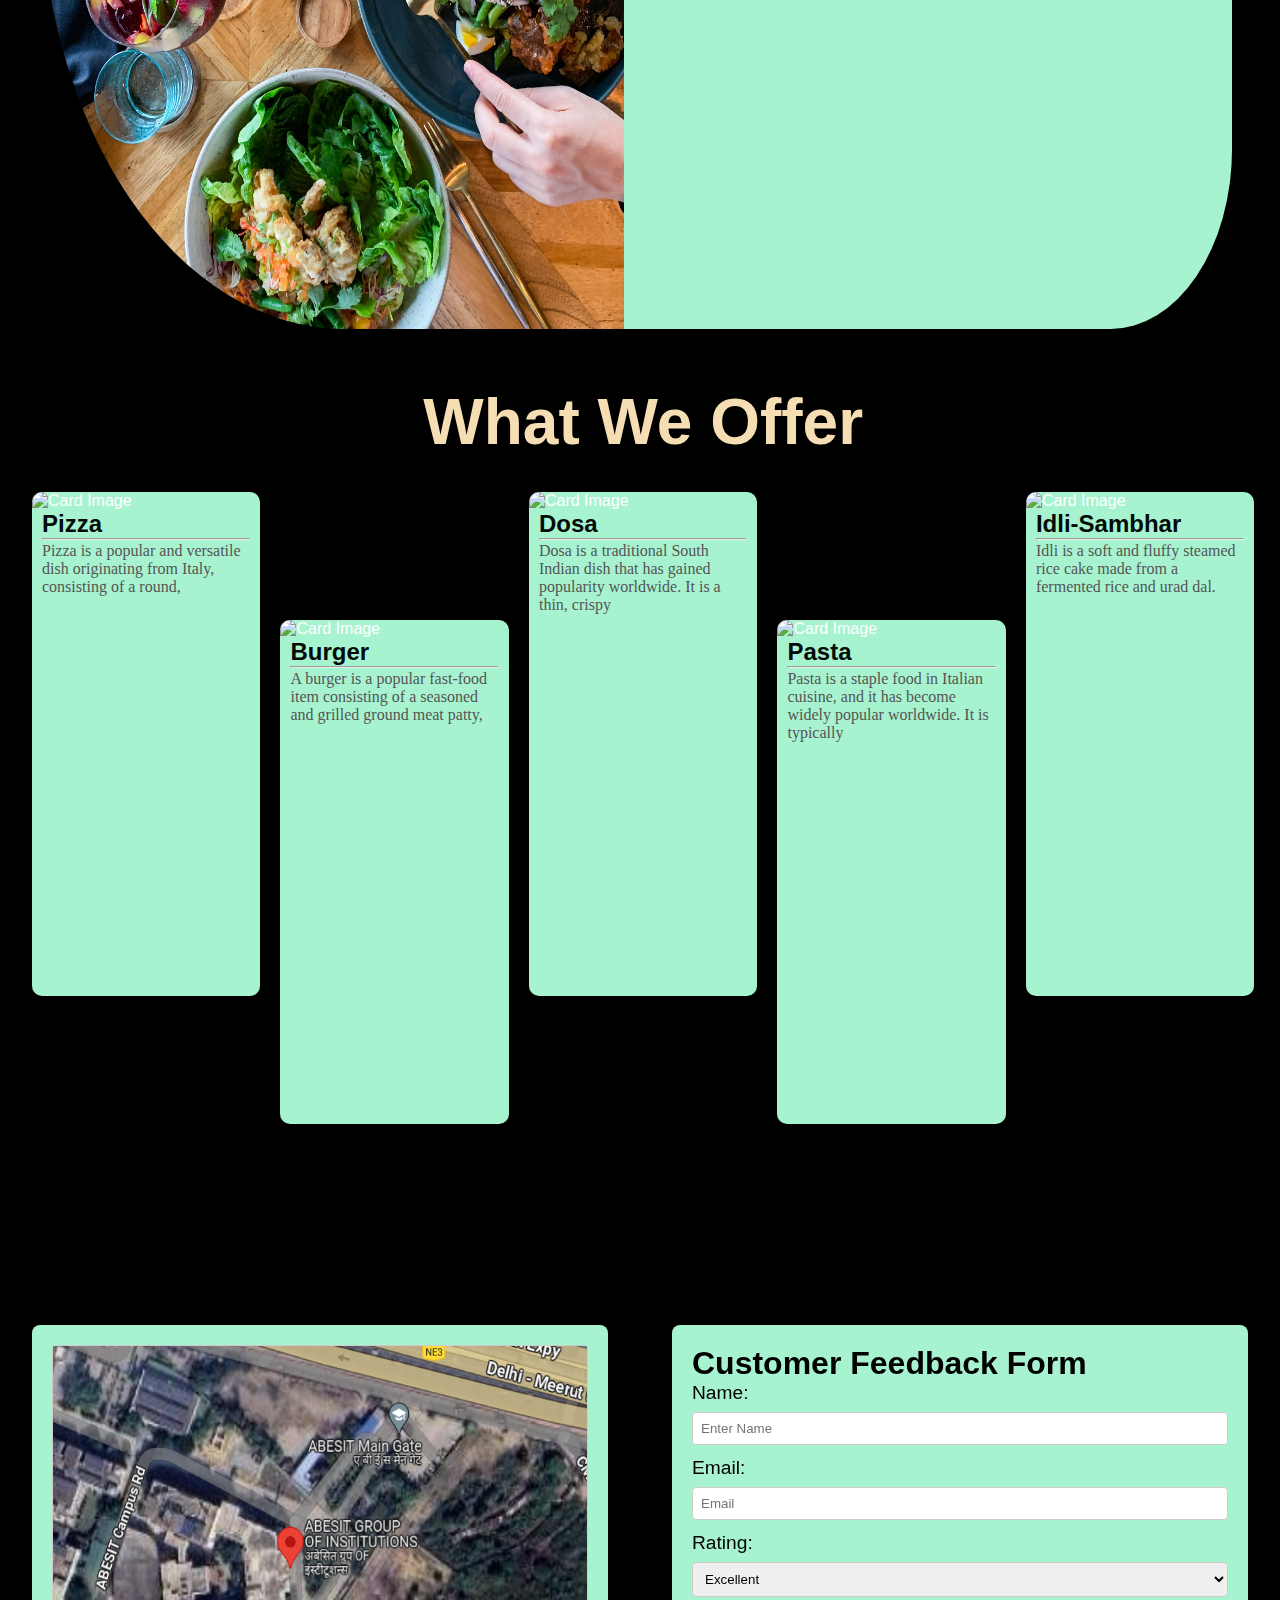
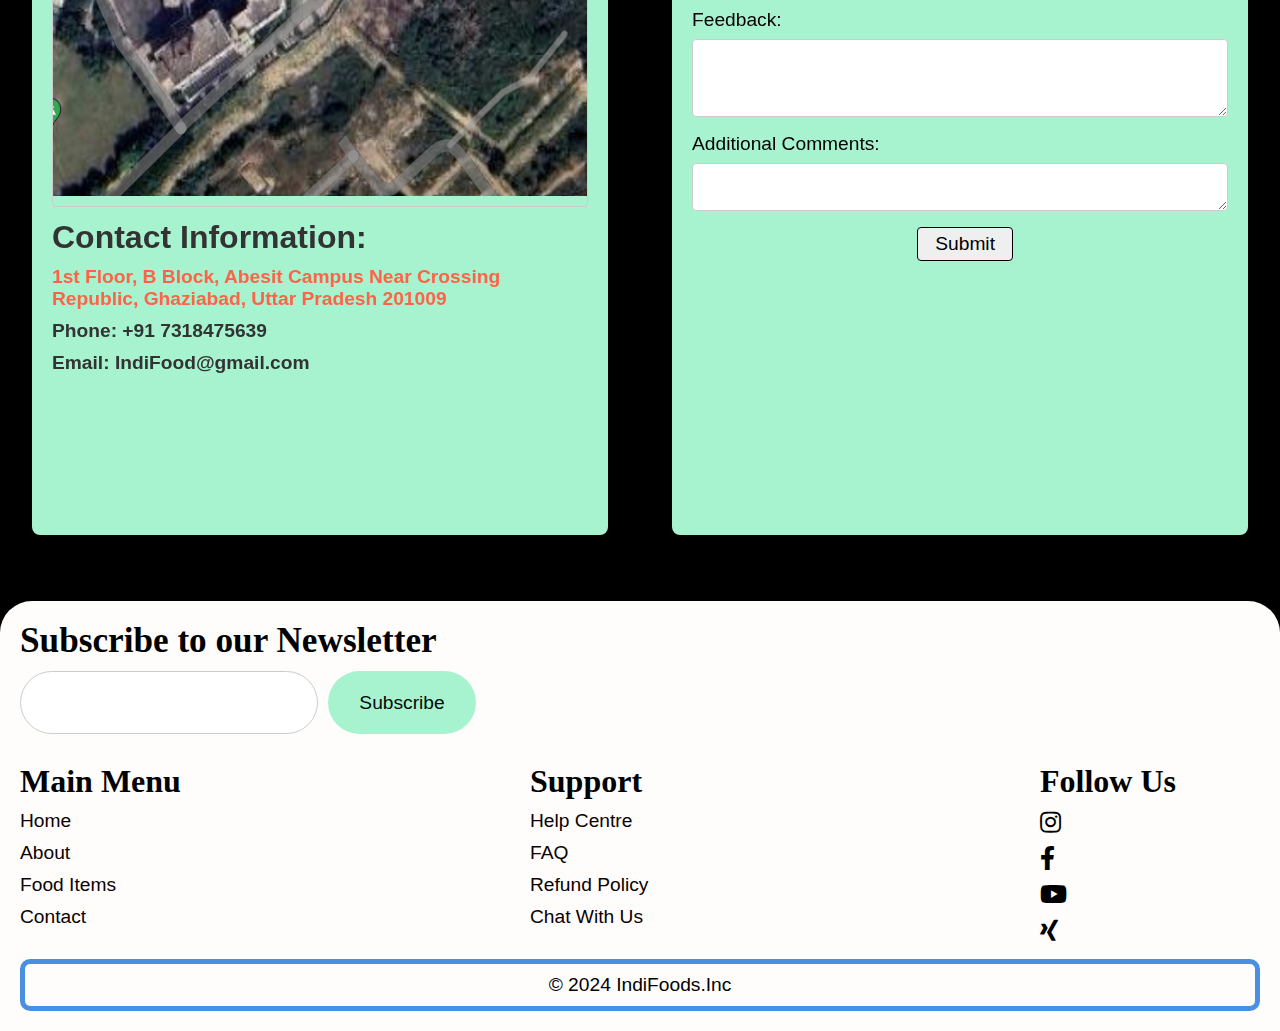
==== commit bac04051: "Restructured" ====
--- a/IndiFood/index.html
+++ b/IndiFood/index.html
@@ -5,13 +5,14 @@
     <meta name="viewport" content="width=device-width, initial-scale=1.0">
     <title>InDiFood</title>
     <link rel="stylesheet" href="https://cdnjs.cloudflare.com/ajax/libs/font-awesome/5.15.4/css/all.min.css"> 
+    <link rel="stylesheet" href="https://cdn.jsdelivr.net/npm/locomotive-scroll@3.5.4/dist/locomotive-scroll.css">
     <link rel="stylesheet" href="style2.css" class="href">
 </head>
 <body>
-
     <div class="nab">
         <div class="navbar">
             <a href="index.html" class="navbar-brand">InDiFoods</a>
+            <!-- <button class="toggler">&#9776; Menu</button> -->
             <ul class="navbar-menu">
                 <li><a href="aboutus.html">About us</a></li>
                 <li><a href="reservation.html">Reserve Table</a></li>
@@ -24,12 +25,12 @@
                         <a href="#service3">Home Delivery</a>
                     </div>
                 </div> -->
-                <li><a href="contact.html">Contact</a></li>
+                <li><a href="">Contact</a></li>
                 <!-- <li><a href="#">Account</a></li>                 -->
             </ul>
         </div>
         <div class="NavBtn">
-            <a href="signpage.html"><button class="SignBtn">Sign up &#8594;</button></a>
+            <a href="signup.html"><button class="SignBtn">Sign up &#8594;</button></a>
         </div>
     </div>
     
@@ -156,7 +157,7 @@
                 <textarea id="feedback" name="feedback" rows="4" required></textarea>
                 <label>Additional Comments:</label>
                 <textarea id="comments" name="comments" rows="2"></textarea>
-                <button type="submit">Submit</button>
+                <button type="submit" style="color: black;">Submit</button>
             </form>
         </div>
     </div>
@@ -203,6 +204,11 @@
          </div>
      </footer>
 
+
+     <script src="https://cdnjs.cloudflare.com/ajax/libs/gsap/3.12.4/gsap.min.js" integrity="sha512-EZI2cBcGPnmR89wTgVnN3602Yyi7muWo8y1B3a8WmIv1J9tYG+udH4LvmYjLiGp37yHB7FfaPBo8ly178m9g4Q==" crossorigin="anonymous" referrerpolicy="no-referrer"></script>
+     <script src="https://cdnjs.cloudflare.com/ajax/libs/gsap/3.12.4/ScrollTrigger.min.js" integrity="sha512-OzC82YiH3UmMMs6Ydd9f2i7mS+UFL5f977iIoJ6oy07AJT+ePds9QOEtqXztSH29Nzua59fYS36knmMcv79GOg==" crossorigin="anonymous" referrerpolicy="no-referrer"></script>
+     <script src="https://cdn.jsdelivr.net/npm/locomotive-scroll@3.5.4/dist/locomotive-scroll.js"></script>
+
   <script src="script2.js"></script>
       
       
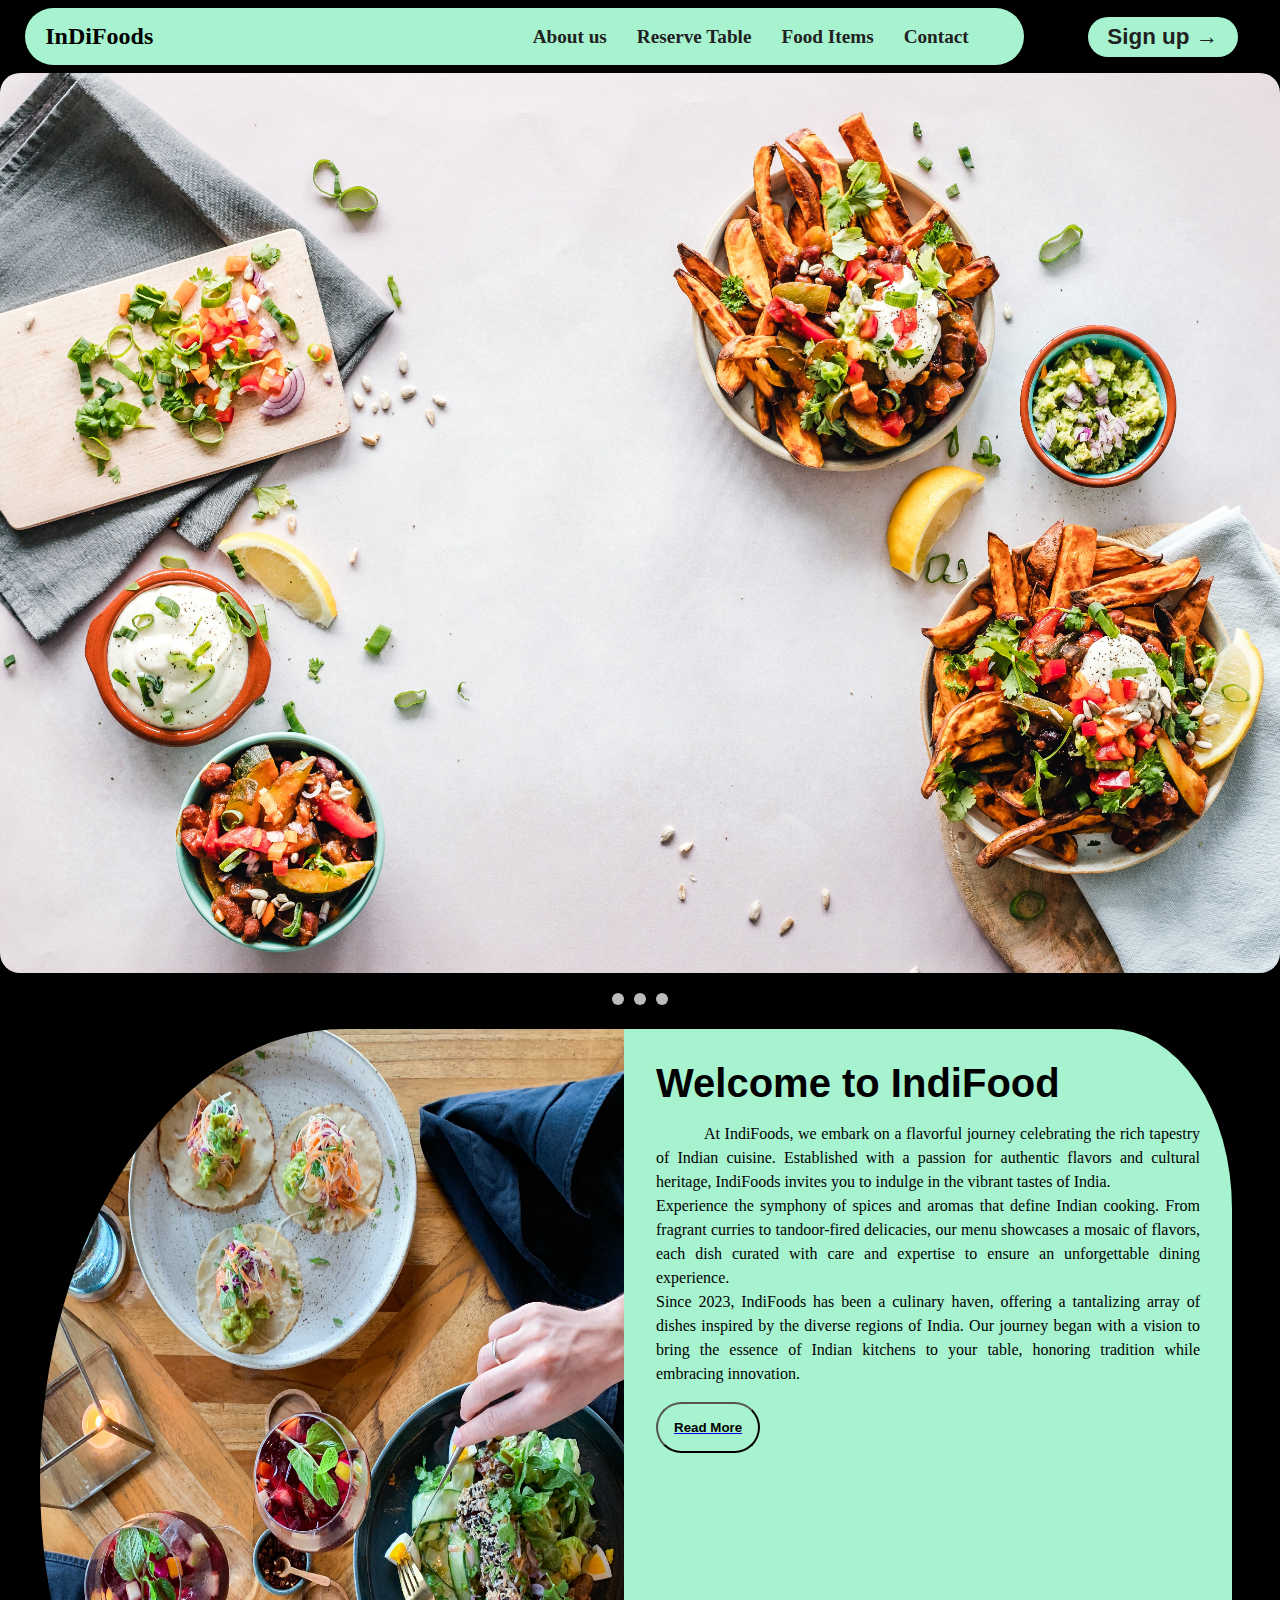
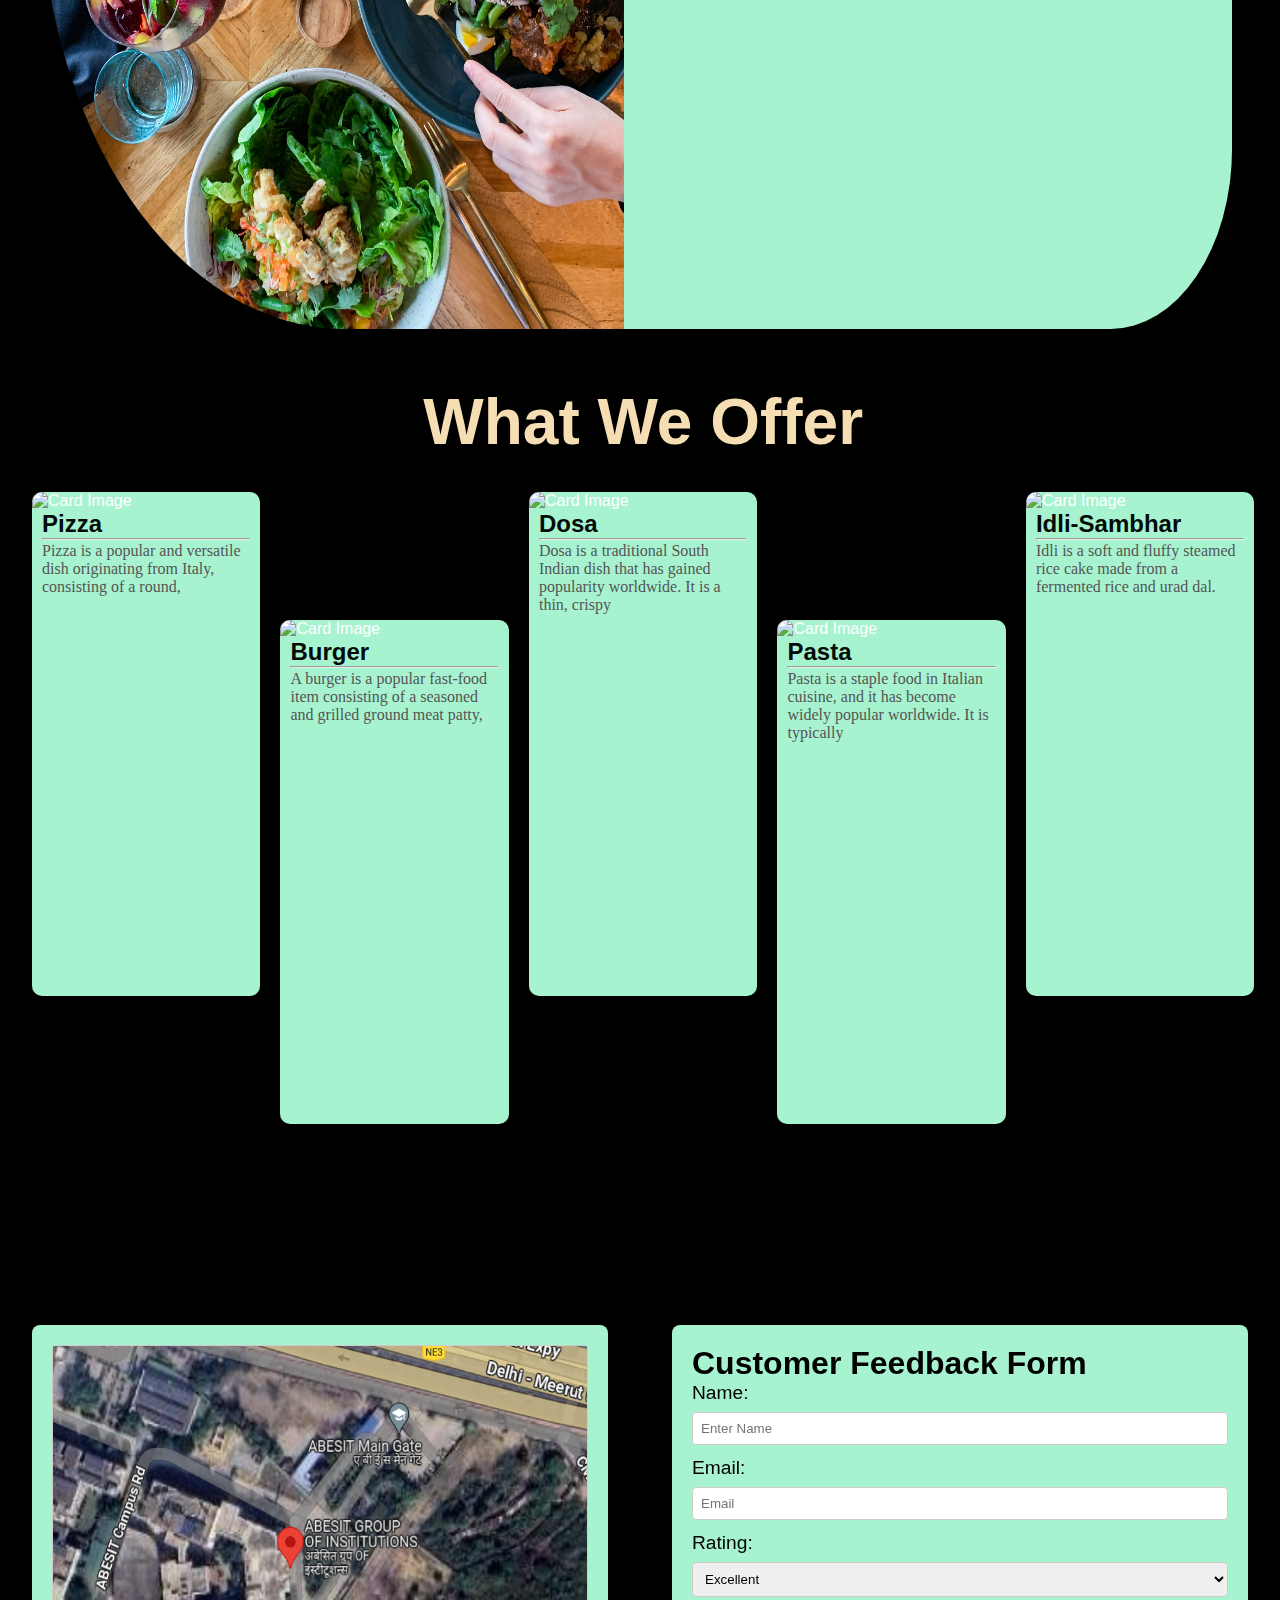
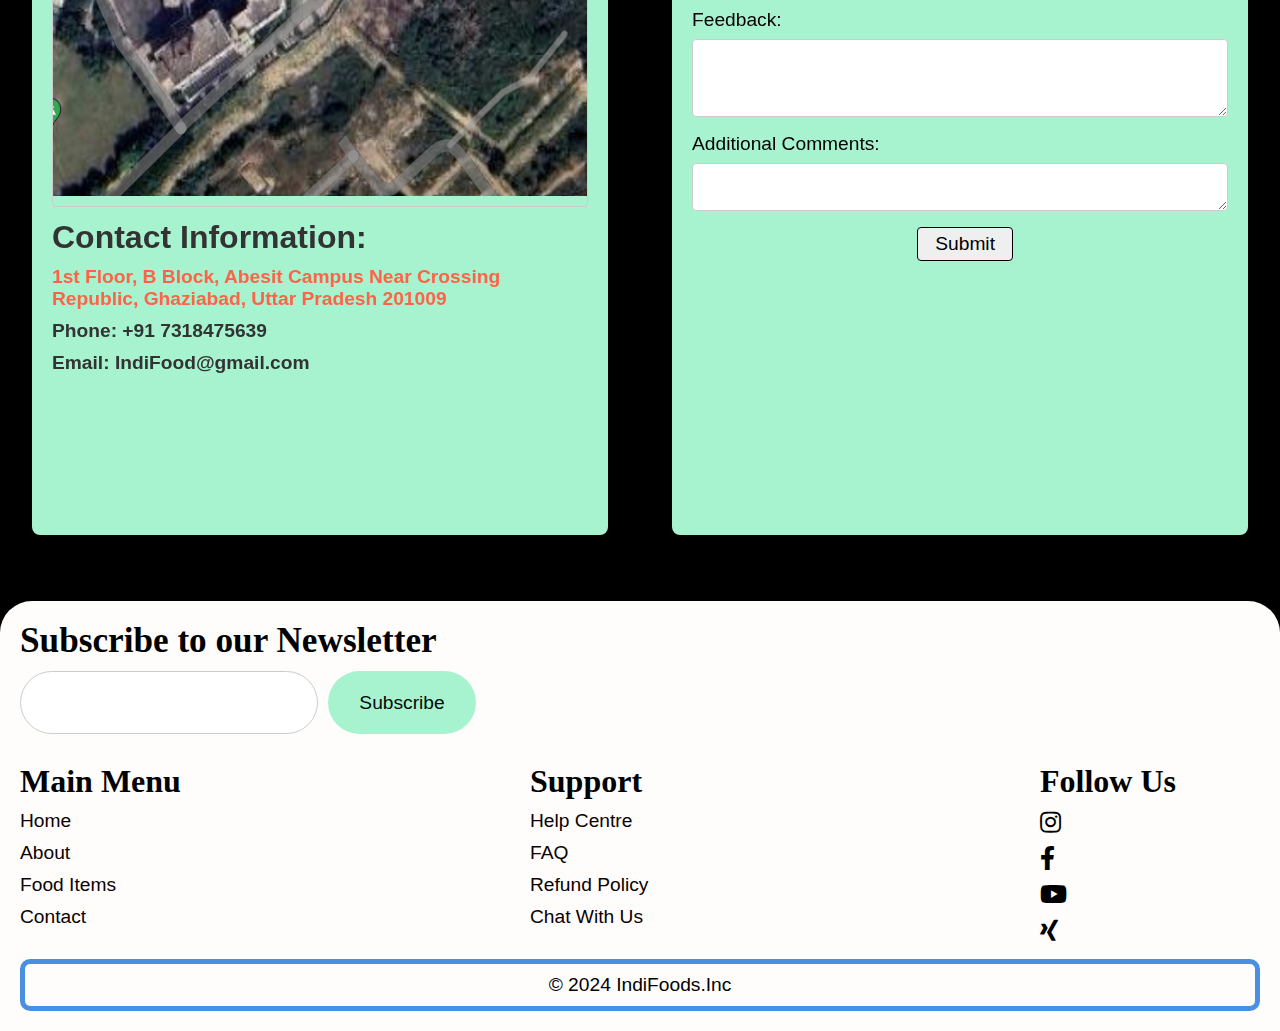
==== commit 300fc10a: "added aboud us content" ====
--- a/IndiFood/index.html
+++ b/IndiFood/index.html
@@ -16,7 +16,7 @@
             <ul class="navbar-menu">
                 <li><a href="aboutus.html">About us</a></li>
                 <li><a href="reservation.html">Reserve Table</a></li>
-                <li><a href="">Food Items</a></li>
+                <li><a href="menu_page.html">Food Items</a></li>
                 <!-- <div class="dropdown">
                     <a class="dropbtn" href="">Food Items</a>
                     <div class="dropdown-content">
@@ -66,10 +66,11 @@
             <img class="aboutpic" src="img/pexels-anna-tukhfatullina-food-photographerstylist-2664443.jpg" alt="about us" srcset="">
         </div>
         <div class="sec2">
-            <h1 class="aboutus">About us</h1>
-            <p class="aboutxt">Lorem ipsum dolor sit amet consectetur, adipisicing elit. At sapiente corrupti quod consequuntur quam hic esse enim voluptate iusto mollitia dolorum, optio delectus? Dolorum maxime mollitia nam dolores. Doloribus, eum.
-            Nemo ipsa neque ipsum asperiores saepe recusandae, exercitationem, numquam quibusdam quod eum et nulla accusamus explicabo inventore doloremque harum consectetur provident veritatis possimus autem quisquam molestias esse. Deserunt!
-            <button class="aboutbtn">Read More</button>
+            <h1 class="aboutus">Welcome to IndiFood</h1>
+            <p class="aboutxt">At IndiFoods, we embark on a flavorful journey celebrating the rich tapestry of Indian cuisine. Established with a passion for authentic flavors and cultural heritage, IndiFoods invites you to indulge in the vibrant tastes of India.<br>
+                Experience the symphony of spices and aromas that define Indian cooking. From fragrant curries to tandoor-fired delicacies, our menu showcases a mosaic of flavors, each dish curated with care and expertise to ensure an unforgettable dining experience.<br>
+                Since 2023, IndiFoods has been a culinary haven, offering a tantalizing array of dishes inspired by the diverse regions of India. Our journey began with a vision to bring the essence of Indian kitchens to your table, honoring tradition while embracing innovation.
+            <a href="aboutus.html"><button class="aboutbtn">Read More</button></a>
         </div>
     </div>
 
--- a/IndiFood/style2.css
+++ b/IndiFood/style2.css
@@ -563,8 +563,8 @@
     text-align: justify;
 }
 .aboutus{
-    margin: 1rem 0 1rem 2rem;
-    font-size: 5rem;
+    margin: 2rem 0 1rem 2rem;
+    font-size: 2.5rem;
     font-family: Verdana, Geneva, Tahoma, sans-serif;
 }
 .aboutbtn{
@@ -575,13 +575,14 @@
     color: black;
     margin-top: 1rem;
     font-weight: bold;
-    border-radius: 4    rem;
+    border-radius: 4rem;
     cursor: pointer;
     background-color: inherit;
     transition: all .5s ease-out;
-    animation: slideRight 10s infinite;
-}
-
+}
+.aboutbtn:hover{
+  background-color: #6ca68b;
+}
 @keyframes slideRight {
     from {
       transform: translateX(100%);
